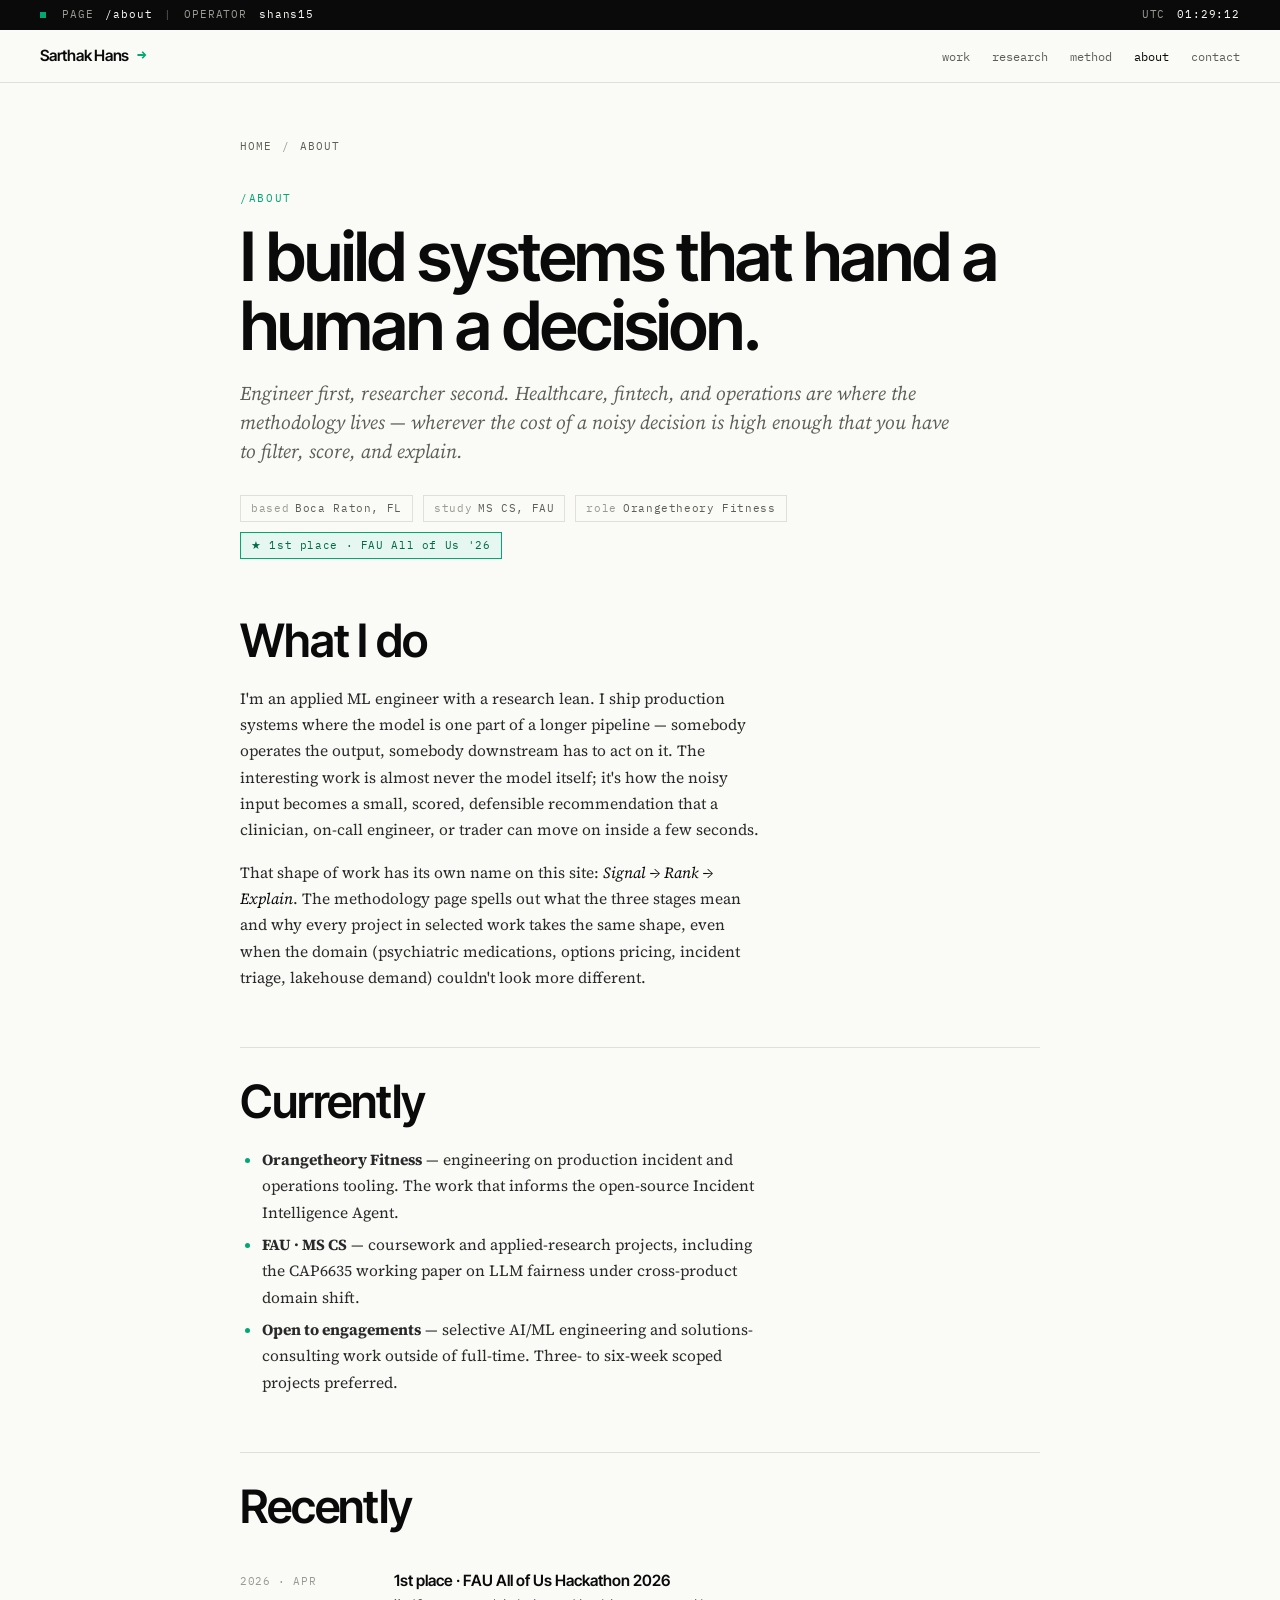
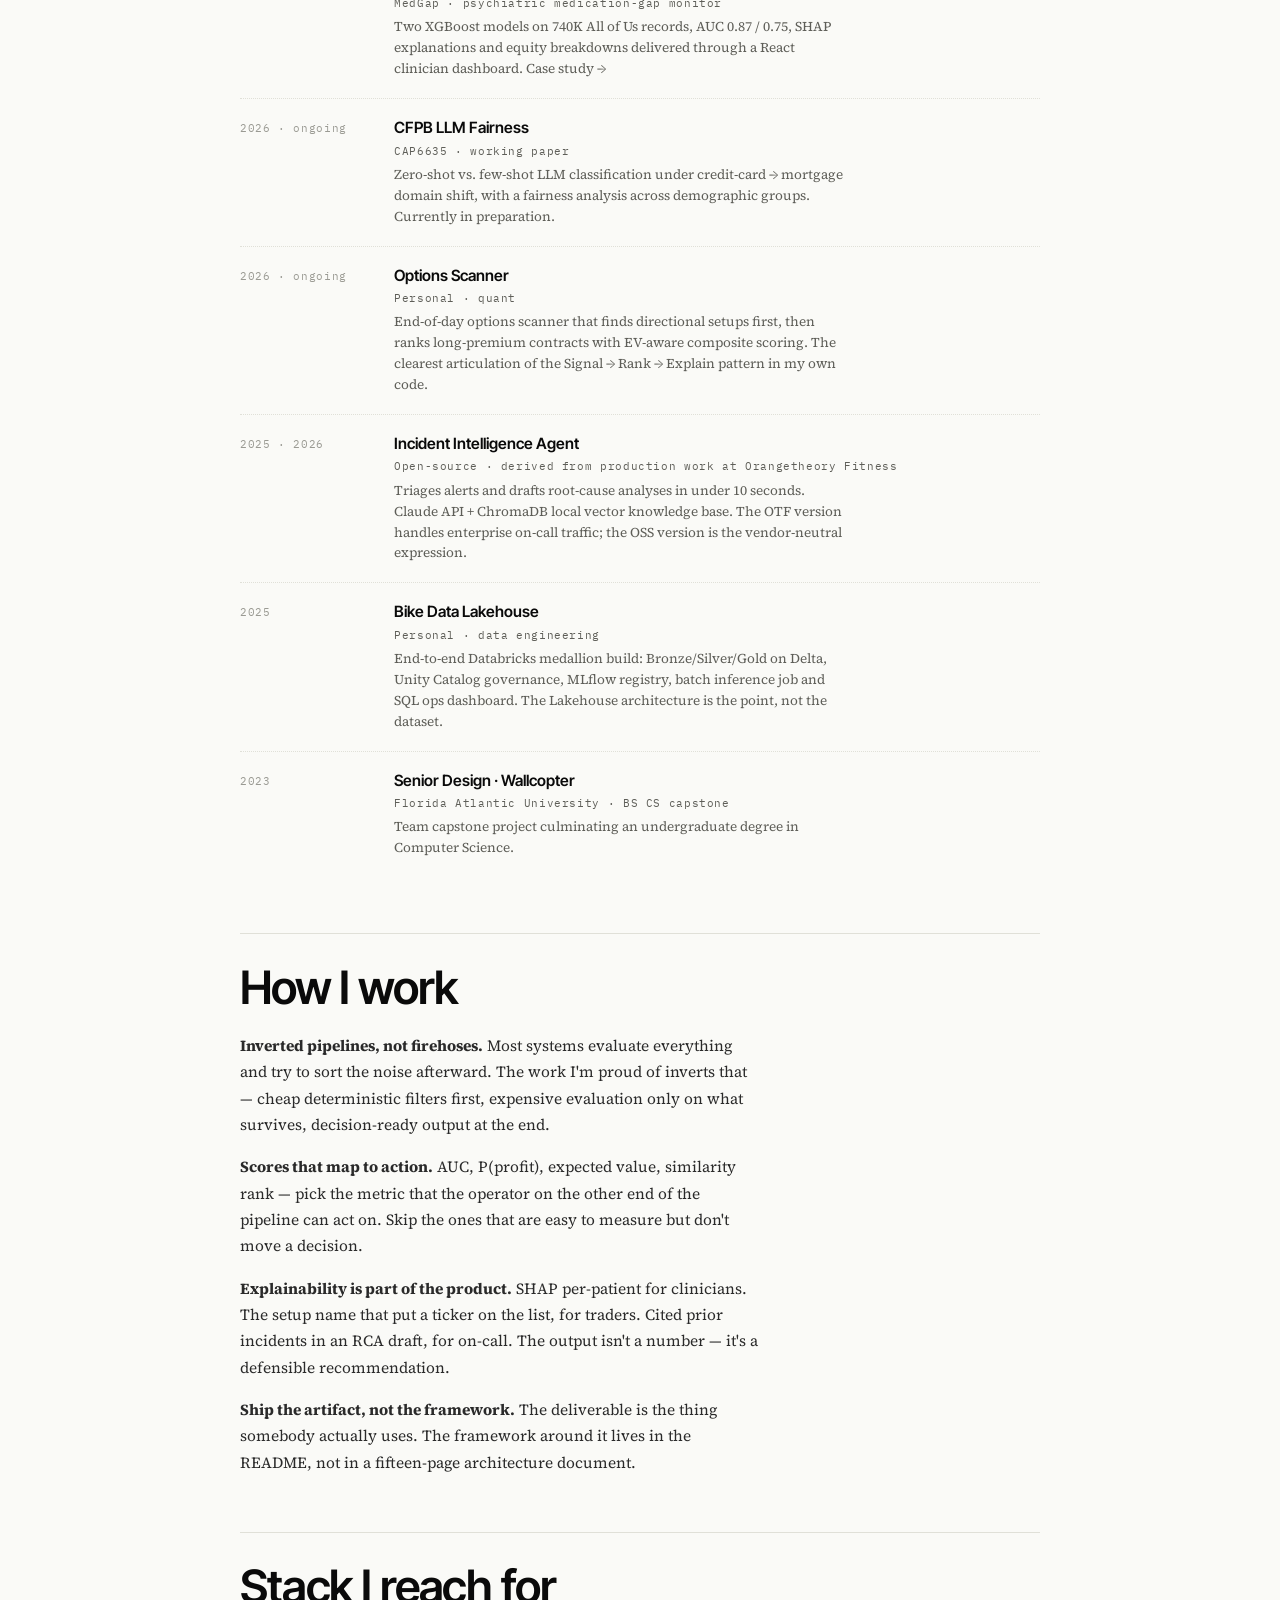
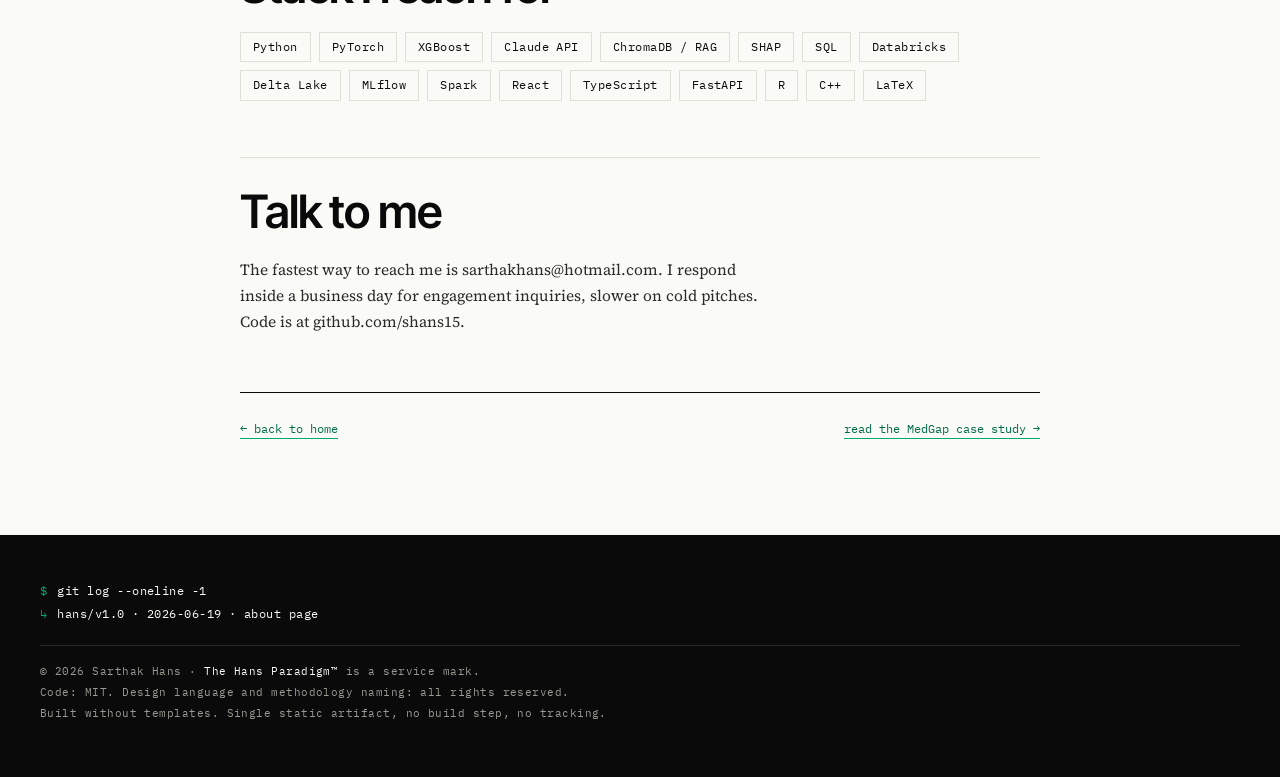
==== about/index.html @ fd144128 "feat: about, three case studies, 404; fix OTF tense + email - Correct "ex-Orangetheory" → "Orangethe" ====
<!--
  ============================================================================
  About · Sarthak Hans
  © 2026 Sarthak Hans. The Hans Paradigm™.
  ============================================================================
-->
<!DOCTYPE html>
<html lang="en">
<head>
  <meta charset="utf-8">
  <meta name="viewport" content="width=device-width, initial-scale=1, viewport-fit=cover">
  <meta name="theme-color" content="#0a0a0a">
  <title>About · Sarthak Hans</title>
  <meta name="description" content="AI/ML engineer and researcher. Builds Signal → Rank → Explain systems. MS CS @ FAU. Currently at Orangetheory Fitness.">
  <link rel="preconnect" href="https://fonts.googleapis.com">
  <link rel="preconnect" href="https://fonts.gstatic.com" crossorigin>
  <link href="https://fonts.googleapis.com/css2?family=Inter+Tight:wght@400;500;600;700&family=IBM+Plex+Mono:wght@400;500;600&family=Source+Serif+4:ital,opsz,wght@0,8..60,400;0,8..60,500;1,8..60,400&display=swap" rel="stylesheet">
  <link rel="stylesheet" href="/styles.css">
</head>
<body>

<div class="status-bar" role="status" aria-label="System status">
  <div class="status-inner">
    <div class="status-left">
      <span class="status-dot" aria-hidden="true"></span>
      <span class="status-token">PAGE</span>
      <span class="status-value">/about</span>
      <span class="status-sep">|</span>
      <span class="status-token">OPERATOR</span>
      <span class="status-value">shans15</span>
    </div>
    <div class="status-right">
      <span class="status-token">UTC</span>
      <span class="status-value" id="clock">--:--:--</span>
    </div>
  </div>
</div>

<nav class="nav" aria-label="Primary">
  <div class="nav-inner">
    <a class="brand" href="/">
      <span class="brand-name">Sarthak Hans</span>
      <span class="brand-glyph">→</span>
    </a>
    <div class="nav-links nav-links-desktop">
      <a href="/#work">work</a>
      <a href="/#research">research</a>
      <a href="/#method">method</a>
      <a href="/about/" class="nav-cv">about</a>
      <a href="/#contact">contact</a>
    </div>
    <button class="nav-toggle" id="nav-toggle" aria-label="Open navigation menu" aria-controls="nav-drawer" aria-expanded="false" onclick="HansParadigm.toggleDrawer()">
      <span class="nav-toggle-bar"></span>
      <span class="nav-toggle-bar"></span>
      <span class="nav-toggle-label">menu</span>
    </button>
  </div>
</nav>

<div class="nav-backdrop" id="nav-backdrop" onclick="HansParadigm.closeDrawer()" aria-hidden="true"></div>
<aside class="nav-drawer" id="nav-drawer" aria-label="Mobile navigation" aria-hidden="true">
  <div class="nav-drawer-head">
    <div class="nav-drawer-label">// menu</div>
    <button class="nav-drawer-close" aria-label="Close menu" onclick="HansParadigm.closeDrawer()">close ✕</button>
  </div>
  <ul class="nav-drawer-list">
    <li><a href="/#work"     onclick="HansParadigm.closeDrawer()"><span class="ndl-num">01</span><span>work</span></a></li>
    <li><a href="/#research" onclick="HansParadigm.closeDrawer()"><span class="ndl-num">02</span><span>research</span></a></li>
    <li><a href="/#method"   onclick="HansParadigm.closeDrawer()"><span class="ndl-num">03</span><span>method</span></a></li>
    <li><a href="/about/"    onclick="HansParadigm.closeDrawer()"><span class="ndl-num">04</span><span>about</span></a></li>
    <li><a href="/#contact"  onclick="HansParadigm.closeDrawer()"><span class="ndl-num">05</span><span>contact</span></a></li>
  </ul>
  <div class="nav-drawer-foot">
    <div>operator <em>shans15</em></div>
    <div>paradigm <em>hans.v1.0</em></div>
  </div>
</aside>

<main class="article">
  <div class="breadcrumb">
    <a href="/">home</a>
    <span class="crumb-sep">/</span>
    <span>about</span>
  </div>

  <header class="article-head">
    <div class="article-eyebrow">/about</div>
    <h1 class="article-h1">I build systems that hand a human a decision.</h1>
    <p class="article-sub">Engineer first, researcher second. Healthcare, fintech, and operations are where the methodology lives — wherever the cost of a noisy decision is high enough that you have to filter, score, and explain.</p>
    <div class="article-meta">
      <span class="am-item"><span class="am-k">based</span><span>Boca Raton, FL</span></span>
      <span class="am-item"><span class="am-k">study</span><span>MS CS, FAU</span></span>
      <span class="am-item"><span class="am-k">role</span><span>Orangetheory Fitness</span></span>
      <span class="am-item award">★ 1st place · FAU All of Us '26</span>
    </div>
  </header>

  <section class="article-section">
    <h2>What I do</h2>
    <p>I'm an applied ML engineer with a research lean. I ship production systems where the model is one part of a longer pipeline — somebody operates the output, somebody downstream has to act on it. The interesting work is almost never the model itself; it's how the noisy input becomes a small, scored, defensible recommendation that a clinician, on-call engineer, or trader can move on inside a few seconds.</p>
    <p>That shape of work has its own name on this site: <em>Signal → Rank → Explain</em>. The <a href="/#method">methodology page</a> spells out what the three stages mean and why every project in <a href="/#work">selected work</a> takes the same shape, even when the domain (psychiatric medications, options pricing, incident triage, lakehouse demand) couldn't look more different.</p>
  </section>

  <section class="article-section">
    <h2>Currently</h2>
    <ul>
      <li><b>Orangetheory Fitness</b> — engineering on production incident and operations tooling. The work that informs the open-source <a href="https://github.com/shans15/incident-intelligence-agent">Incident Intelligence Agent</a>.</li>
      <li><b>FAU · MS CS</b> — coursework and applied-research projects, including the CAP6635 working paper on LLM fairness under cross-product domain shift.</li>
      <li><b>Open to engagements</b> — selective AI/ML engineering and solutions-consulting work outside of full-time. Three- to six-week scoped projects preferred.</li>
    </ul>
  </section>

  <section class="article-section">
    <h2>Recently</h2>
    <div class="timeline">
      <div class="timeline-item">
        <div class="timeline-when">2026 · APR</div>
        <div class="timeline-what">
          <h4>1st place · FAU All of Us Hackathon 2026</h4>
          <div class="where">MedGap · psychiatric medication-gap monitor</div>
          <p>Two XGBoost models on 740K All of Us records, AUC 0.87 / 0.75, SHAP explanations and equity breakdowns delivered through a React clinician dashboard. <a href="/work/medgap/">Case study →</a></p>
        </div>
      </div>
      <div class="timeline-item">
        <div class="timeline-when">2026 · ongoing</div>
        <div class="timeline-what">
          <h4>CFPB LLM Fairness</h4>
          <div class="where">CAP6635 · working paper</div>
          <p>Zero-shot vs. few-shot LLM classification under credit-card → mortgage domain shift, with a fairness analysis across demographic groups. Currently in preparation.</p>
        </div>
      </div>
      <div class="timeline-item">
        <div class="timeline-when">2026 · ongoing</div>
        <div class="timeline-what">
          <h4>Options Scanner</h4>
          <div class="where">Personal · quant</div>
          <p>End-of-day options scanner that finds directional setups first, then ranks long-premium contracts with EV-aware composite scoring. The clearest articulation of the Signal → Rank → Explain pattern in my own code.</p>
        </div>
      </div>
      <div class="timeline-item">
        <div class="timeline-when">2025 · 2026</div>
        <div class="timeline-what">
          <h4>Incident Intelligence Agent</h4>
          <div class="where">Open-source · derived from production work at Orangetheory Fitness</div>
          <p>Triages alerts and drafts root-cause analyses in under 10 seconds. Claude API + ChromaDB local vector knowledge base. The OTF version handles enterprise on-call traffic; the OSS version is the vendor-neutral expression.</p>
        </div>
      </div>
      <div class="timeline-item">
        <div class="timeline-when">2025</div>
        <div class="timeline-what">
          <h4>Bike Data Lakehouse</h4>
          <div class="where">Personal · data engineering</div>
          <p>End-to-end Databricks medallion build: Bronze/Silver/Gold on Delta, Unity Catalog governance, MLflow registry, batch inference job and SQL ops dashboard. The Lakehouse architecture is the point, not the dataset.</p>
        </div>
      </div>
      <div class="timeline-item">
        <div class="timeline-when">2023</div>
        <div class="timeline-what">
          <h4>Senior Design · Wallcopter</h4>
          <div class="where">Florida Atlantic University · BS CS capstone</div>
          <p>Team capstone project culminating an undergraduate degree in Computer Science.</p>
        </div>
      </div>
    </div>
  </section>

  <section class="article-section">
    <h2>How I work</h2>
    <p><b>Inverted pipelines, not firehoses.</b> Most systems evaluate everything and try to sort the noise afterward. The work I'm proud of inverts that — cheap deterministic filters first, expensive evaluation only on what survives, decision-ready output at the end.</p>
    <p><b>Scores that map to action.</b> AUC, P(profit), expected value, similarity rank — pick the metric that the operator on the other end of the pipeline can act on. Skip the ones that are easy to measure but don't move a decision.</p>
    <p><b>Explainability is part of the product.</b> SHAP per-patient for clinicians. The setup name that put a ticker on the list, for traders. Cited prior incidents in an RCA draft, for on-call. The output isn't a number — it's a defensible recommendation.</p>
    <p><b>Ship the artifact, not the framework.</b> The deliverable is the thing somebody actually uses. The framework around it lives in the README, not in a fifteen-page architecture document.</p>
  </section>

  <section class="article-section">
    <h2>Stack I reach for</h2>
    <div class="stack-list">
      <span>Python</span><span>PyTorch</span><span>XGBoost</span><span>Claude API</span><span>ChromaDB / RAG</span><span>SHAP</span>
      <span>SQL</span><span>Databricks</span><span>Delta Lake</span><span>MLflow</span><span>Spark</span>
      <span>React</span><span>TypeScript</span><span>FastAPI</span>
      <span>R</span><span>C++</span><span>LaTeX</span>
    </div>
  </section>

  <section class="article-section">
    <h2>Talk to me</h2>
    <p>The fastest way to reach me is <a href="mailto:sarthakhans@hotmail.com">sarthakhans@hotmail.com</a>. I respond inside a business day for engagement inquiries, slower on cold pitches. Code is at <a href="https://github.com/shans15">github.com/shans15</a>.</p>
  </section>

  <div class="article-foot">
    <a href="/">← back to home</a>
    <a href="/work/medgap/">read the MedGap case study →</a>
  </div>
</main>

<footer class="footer">
  <div class="footer-inner">
    <div class="footer-block"><span class="footer-token">$</span><span class="footer-val">git log --oneline -1</span></div>
    <div class="footer-block"><span class="footer-token">↳</span><span class="footer-val">hans/v1.0 · 2026-06-19 · about page</span></div>
    <div class="footer-rule"></div>
    <div class="footer-meta">
      <div>© 2026 Sarthak Hans · <em>The Hans Paradigm™</em> is a service mark.</div>
      <div>Code: MIT. Design language and methodology naming: all rights reserved.</div>
      <div>Built without templates. Single static artifact, no build step, no tracking.</div>
    </div>
  </div>
</footer>

<script src="/app.js"></script>
</body>
</html>
---- styles.css ----
/*
  ============================================================================
  THE HANS PARADIGM — Stylesheet
  ----------------------------------------------------------------------------
  Design system for a Signal → Rank → Explain interface.
  Authored: 2026-06-19 · Sarthak Hans · all rights reserved.
  ============================================================================
*/

/* --------------------------------------------------------------------------
   1. Tokens — bone-white surface, ink type, one signal color (clinical green)
   -------------------------------------------------------------------------- */
:root {
  /* surfaces */
  --bg:           #fafaf7;
  --bg-2:         #f3f3ee;
  --bg-3:         #ededea;
  --ink:          #0a0a0a;
  --ink-soft:     #2a2a2a;
  --ink-dark:     #1a1a1a;

  /* lines & muted */
  --line:         #e0e0d8;
  --line-soft:    #ededea;
  --muted:        #5e5e58;
  --muted-2:      #9a9a93;

  /* one signal color — clinical green, used sparingly */
  --signal:       #00a874;
  --signal-soft:  #e6f6f0;
  --signal-ink:   #006b4a;

  /* WATCH register — muted amber */
  --watch:        #9b6f2b;
  --watch-soft:   #fbf3e3;

  /* type */
  --sans:         'Inter Tight', system-ui, -apple-system, sans-serif;
  --mono:         'IBM Plex Mono', ui-monospace, Menlo, Consolas, monospace;
  --serif:        'Source Serif 4', Georgia, 'Times New Roman', serif;

  /* type metrics — intentionally not the typical ladder */
  --t-xs:         10.5px;
  --t-sm:         11.5px;
  --t-base:       13.5px;
  --t-md:         15.5px;
  --t-lg:         19.5px;
  --t-xl:         28.5px;
  --t-2xl:        46px;
  --t-display:    clamp(56px, 9vw, 122px);

  /* rhythm */
  --gutter:       40px;
  --max:          1400px;     /* desktop cap; the design holds up to ultrawide w/ added side breathing */

  /* touch */
  --tap:          44px;       /* WCAG 2.5.5 minimum touch target */

  /* safe areas (iPhone notch / home indicator) */
  --safe-t:       env(safe-area-inset-top, 0px);
  --safe-r:       env(safe-area-inset-right, 0px);
  --safe-b:       env(safe-area-inset-bottom, 0px);
  --safe-l:       env(safe-area-inset-left, 0px);
}

/* --------------------------------------------------------------------------
   2. Reset — minimal, opinionated
   -------------------------------------------------------------------------- */
*, *::before, *::after { box-sizing: border-box; }
html, body { margin: 0; padding: 0; }
html { background: var(--bg); -webkit-text-size-adjust: 100%; }
body {
  font-family: var(--sans);
  font-size: var(--t-base);
  color: var(--ink);
  background: var(--bg);
  -webkit-font-smoothing: antialiased;
  -moz-osx-font-smoothing: grayscale;
  font-feature-settings: "kern", "liga", "calt";
  line-height: 1.45;
  /* respect iPhone safe areas at the body edges */
  padding-left: var(--safe-l);
  padding-right: var(--safe-r);
}
body.no-scroll { overflow: hidden; }
a { color: inherit; text-decoration: none; -webkit-tap-highlight-color: transparent; }
button { font: inherit; color: inherit; background: none; border: none; padding: 0; cursor: pointer; -webkit-tap-highlight-color: transparent; touch-action: manipulation; }
h1, h2, h3, h4, p, dl, dd { margin: 0; }
dl { padding: 0; }

/* --------------------------------------------------------------------------
   3. Status bar — system metadata, fixed across top
   -------------------------------------------------------------------------- */
.status-bar {
  position: sticky;
  top: 0;
  z-index: 60;
  background: var(--ink);
  color: var(--bg);
  border-bottom: 1px solid var(--ink);
}
.status-inner {
  max-width: var(--max);
  margin: 0 auto;
  padding: 7px var(--gutter);
  display: flex;
  justify-content: space-between;
  align-items: center;
  font-family: var(--mono);
  font-size: var(--t-xs);
  letter-spacing: 0.08em;
  white-space: nowrap;
  overflow-x: auto;
}
.status-left, .status-right { display: flex; align-items: center; gap: 12px; }
.status-token { color: var(--muted-2); }
.status-value { color: var(--bg); }
.status-sep { color: var(--muted-2); opacity: 0.6; }
.status-dot {
  display: inline-block;
  width: 6px; height: 6px;
  background: var(--signal);
  margin-right: 4px;
  animation: status-pulse 2.4s ease-in-out infinite;
}
@keyframes status-pulse {
  0%, 100% { opacity: 1; }
  50%      { opacity: 0.35; }
}

/* --------------------------------------------------------------------------
   4. Nav — minimal, register-locked to mono lowercase
   -------------------------------------------------------------------------- */
.nav {
  position: sticky;
  top: 28px;
  z-index: 55;
  background: var(--bg);
  border-bottom: 1px solid var(--line);
}
.nav-inner {
  max-width: var(--max);
  margin: 0 auto;
  padding: 14px var(--gutter);
  display: flex;
  justify-content: space-between;
  align-items: baseline;
  gap: 24px;
}
.brand {
  display: flex; align-items: baseline; gap: 8px;
  font-family: var(--sans);
  font-weight: 600;
  font-size: var(--t-md);
  letter-spacing: -0.015em;
}
.brand-glyph { font-family: var(--mono); color: var(--signal); }
.nav-links {
  display: flex;
  align-items: baseline;
  gap: 22px;
  font-family: var(--mono);
  font-size: var(--t-sm);
}
.nav-links a {
  color: var(--muted);
  transition: color 0.15s;
}
.nav-links a:hover { color: var(--ink); }
.nav-cv { color: var(--ink) !important; }

/* Hamburger button — only visible on mobile (≤700px) */
.nav-toggle {
  display: none;
  align-items: center;
  gap: 8px;
  padding: 12px 14px;
  min-height: var(--tap);
  border: 1px solid var(--line);
  background: var(--bg);
  color: var(--ink);
  font-family: var(--mono);
  font-size: var(--t-sm);
  letter-spacing: 0.08em;
  cursor: pointer;
}
.nav-toggle:hover { border-color: var(--ink); }
.nav-toggle-bar {
  display: inline-block;
  width: 16px;
  height: 1.5px;
  background: var(--ink);
}
.nav-toggle-bar + .nav-toggle-bar { margin-top: 0; }
.nav-toggle-bars-wrap {
  display: inline-flex;
  flex-direction: column;
  gap: 4px;
}
.nav-toggle-label { letter-spacing: 0.12em; }

/* Mobile drawer + backdrop */
.nav-backdrop {
  position: fixed;
  inset: 0;
  background: rgba(10, 10, 10, 0.4);
  opacity: 0;
  pointer-events: none;
  transition: opacity 0.22s ease;
  z-index: 70;
}
.nav-backdrop.open {
  opacity: 1;
  pointer-events: auto;
}
.nav-drawer {
  position: fixed;
  top: 0;
  right: 0;
  bottom: 0;
  width: min(86vw, 360px);
  background: var(--bg);
  border-left: 1px solid var(--ink);
  z-index: 75;
  transform: translateX(100%);
  transition: transform 0.28s cubic-bezier(0.2, 0.7, 0.2, 1);
  display: flex;
  flex-direction: column;
  padding: calc(20px + var(--safe-t)) 24px calc(20px + var(--safe-b));
}
.nav-drawer.open { transform: translateX(0); }
.nav-drawer-head {
  display: flex;
  justify-content: space-between;
  align-items: center;
  padding-bottom: 18px;
  border-bottom: 1px solid var(--line);
  margin-bottom: 12px;
}
.nav-drawer-label {
  font-family: var(--mono);
  font-size: var(--t-xs);
  color: var(--signal);
  letter-spacing: 0.16em;
  text-transform: uppercase;
}
.nav-drawer-close {
  font-family: var(--mono);
  font-size: var(--t-sm);
  color: var(--ink);
  padding: 10px 12px;
  min-height: var(--tap);
  border: 1px solid var(--line);
  letter-spacing: 0.06em;
}
.nav-drawer-list {
  list-style: none;
  padding: 0;
  margin: 0;
  flex: 1;
}
.nav-drawer-list li { border-bottom: 1px solid var(--line-soft); }
.nav-drawer-list a {
  display: flex;
  align-items: center;
  gap: 18px;
  padding: 20px 4px;
  font-family: var(--sans);
  font-size: var(--t-lg);
  font-weight: 500;
  color: var(--ink);
  letter-spacing: -0.01em;
  min-height: var(--tap);
}
.nav-drawer-list a:active { background: var(--bg-2); }
.ndl-num {
  font-family: var(--mono);
  font-size: var(--t-xs);
  color: var(--muted-2);
  letter-spacing: 0.12em;
  min-width: 24px;
}
.nav-drawer-foot {
  font-family: var(--mono);
  font-size: var(--t-xs);
  color: var(--muted-2);
  letter-spacing: 0.06em;
  padding-top: 18px;
  border-top: 1px solid var(--line);
  display: flex;
  flex-direction: column;
  gap: 4px;
}
.nav-drawer-foot em { color: var(--ink); font-style: normal; }

/* --------------------------------------------------------------------------
   5. Stage labels — recurring marker used at the start of each section
   -------------------------------------------------------------------------- */
.stage-label {
  display: inline-flex;
  align-items: center;
  gap: 10px;
  font-family: var(--mono);
  font-size: var(--t-xs);
  color: var(--signal);
  text-transform: uppercase;
  letter-spacing: 0.16em;
  margin-bottom: 26px;
}
.stage-label::before {
  content: "";
  display: inline-block;
  width: 22px;
  height: 1px;
  background: var(--signal);
}
.stage-label-section { margin-bottom: 32px; }
.stage-label-on-dark { color: var(--signal); }
.stage-label-on-dark::before { background: var(--signal); }
.stage-num { font-weight: 500; }
.stage-name { opacity: 0.9; }

/* --------------------------------------------------------------------------
   6. Hero — asymmetric grid: identity left, thesis right
   -------------------------------------------------------------------------- */
.hero {
  max-width: var(--max);
  margin: 0 auto;
  padding: 84px var(--gutter) 32px;
}
.hero-grid {
  display: grid;
  grid-template-columns: minmax(0, 7fr) minmax(0, 5fr);
  gap: 64px;
  align-items: end;
}
.hero-id { min-width: 0; }
.hero-h1 {
  font-family: var(--sans);
  font-weight: 600;
  font-size: var(--t-display);
  letter-spacing: -0.045em;
  line-height: 0.92;
  margin: 0 0 28px;
}
.hero-name { display: block; color: var(--ink); }
.hero-period { color: var(--signal); }
.hero-role {
  display: block;
  font-family: var(--mono);
  font-size: var(--t-md);
  font-weight: 400;
  color: var(--muted);
  letter-spacing: 0.04em;
  margin-top: 22px;
}
.hero-credentials {
  display: flex; flex-wrap: wrap; gap: 8px;
}
.cred {
  font-family: var(--mono);
  font-size: var(--t-xs);
  letter-spacing: 0.08em;
  padding: 5px 10px;
  background: transparent;
  border: 1px solid var(--line);
  color: var(--muted);
  text-transform: uppercase;
}
.cred-award { color: var(--signal-ink); border-color: var(--signal); background: var(--signal-soft); }

.hero-thesis {
  border-left: 1px solid var(--line);
  padding-left: 32px;
}
.thesis-label {
  font-family: var(--mono);
  font-size: var(--t-xs);
  color: var(--muted-2);
  margin-bottom: 14px;
  letter-spacing: 0.08em;
}
.thesis-text {
  font-family: var(--serif);
  font-size: var(--t-lg);
  line-height: 1.55;
  color: var(--ink-soft);
  margin-bottom: 18px;
}
.thesis-em {
  font-family: var(--mono);
  font-style: normal;
  font-size: 0.85em;
  background: var(--signal-soft);
  color: var(--signal-ink);
  padding: 1px 8px;
  letter-spacing: 0.02em;
}
.thesis-meta {
  font-family: var(--mono);
  font-size: var(--t-xs);
  color: var(--muted-2);
  letter-spacing: 0.04em;
}
.thesis-meta-em { color: var(--ink); }

/* Scan line — single horizontal rule with a slow moving pulse */
.scanline {
  height: 1px;
  background: var(--line);
  margin: 56px 0 22px;
  position: relative;
  overflow: hidden;
}
.scanline-pulse {
  position: absolute;
  top: -1px;
  left: 0;
  height: 3px;
  width: 96px;
  background: linear-gradient(90deg, transparent, var(--signal), transparent);
  animation: scan-pulse 6s linear infinite;
}
@keyframes scan-pulse {
  0%   { transform: translateX(-120px); }
  100% { transform: translateX(120vw); }
}

/* Filter bar — looks like a CLI options row */
.filter-bar {
  display: flex;
  align-items: center;
  gap: 6px;
  flex-wrap: wrap;
  font-family: var(--mono);
  font-size: var(--t-sm);
  padding: 4px 0;
}
.filter-label {
  color: var(--muted-2);
  letter-spacing: 0.1em;
  margin-right: 8px;
}
.filter-btn {
  font-family: var(--mono);
  font-size: var(--t-sm);
  padding: 6px 12px;
  border: 1px solid var(--line);
  color: var(--muted);
  background: var(--bg);
  letter-spacing: 0.04em;
  transition: all 0.12s ease;
  /* SHARP. zero radius. */
}
.filter-btn:hover { border-color: var(--ink); color: var(--ink); }
.filter-btn.active {
  background: var(--ink);
  color: var(--bg);
  border-color: var(--ink);
}
.filter-count { color: var(--muted-2); margin-left: 2px; }
.filter-btn.active .filter-count { color: var(--muted-2); }
.filter-spacer { flex: 1; }
.filter-sort { color: var(--muted-2); margin-left: auto; }
.filter-sort-val { color: var(--ink); }

/* --------------------------------------------------------------------------
   7. Rank section — dense scan-output table with embedded Explain panels
   -------------------------------------------------------------------------- */
.rank {
  max-width: var(--max);
  margin: 0 auto;
  padding: 40px var(--gutter) 24px;
}

.rank-head, .rr-trigger {
  display: grid;
  grid-template-columns: 56px minmax(0, 1fr) 280px;
  gap: 18px;
  align-items: center;
}
.rank-head {
  padding: 10px 12px;
  border-bottom: 1px solid var(--ink);
  font-family: var(--mono);
  font-size: var(--t-xs);
  color: var(--muted-2);
  letter-spacing: 0.16em;
  text-transform: uppercase;
}

.rank-row {
  border-bottom: 1px solid var(--line-soft);
  transition: background 0.15s ease;
}
.rank-row.hidden { display: none; }
.rank-row[aria-expanded="true"] { background: var(--bg-2); }

.rr-trigger {
  padding: 22px 12px;
  cursor: pointer;
}
.rr-trigger:hover { background: var(--bg-2); }

.rr-num {
  font-family: var(--mono);
  font-size: var(--t-md);
  color: var(--muted-2);
  font-weight: 500;
}
.rank-row[aria-expanded="true"] .rr-num { color: var(--signal); }

.rr-name h3 {
  font-family: var(--sans);
  font-size: var(--t-lg);
  font-weight: 600;
  letter-spacing: -0.015em;
  margin-bottom: 6px;
  color: var(--ink);
}
.rr-sub {
  display: block;
  font-family: var(--mono);
  font-weight: 400;
  font-size: var(--t-sm);
  color: var(--muted);
  letter-spacing: 0.02em;
  margin-top: 4px;
}
.rr-tags {
  display: flex; gap: 6px; flex-wrap: wrap;
  font-family: var(--mono);
  font-size: var(--t-xs);
  color: var(--muted);
  letter-spacing: 0.06em;
}
.rr-tags .dot { color: var(--muted-2); }

.rr-badges {
  display: flex; gap: 6px; flex-wrap: wrap;
}
.badge {
  font-family: var(--mono);
  font-size: var(--t-xs);
  padding: 3px 8px;
  background: var(--bg);
  color: var(--muted);
  border: 1px solid var(--line);
  letter-spacing: 0.04em;
}
.badge-award { background: var(--signal-soft); color: var(--signal-ink); border-color: var(--signal); }
.badge-prod { background: var(--watch-soft); color: var(--watch); border-color: #d8b878; }

/* Explain — hidden by default, opens on click */
.rr-explain {
  display: none;
  padding: 4px 12px 36px;
  background: var(--bg-2);
  border-top: 1px solid var(--line);
}
.rank-row[aria-expanded="true"] .rr-explain { display: block; }
.explain-grid {
  display: grid;
  grid-template-columns: minmax(0, 1.8fr) minmax(0, 1fr);
  gap: 56px;
  padding-top: 24px;
}
.explain-label {
  font-family: var(--mono);
  font-size: var(--t-xs);
  color: var(--signal);
  letter-spacing: 0.16em;
  text-transform: uppercase;
  margin-bottom: 12px;
}
.explain-text {
  font-family: var(--serif);
  font-size: var(--t-md);
  line-height: 1.65;
  color: var(--ink-soft);
  margin-bottom: 16px;
  max-width: 65ch;
}
.explain-text em {
  font-style: italic;
  color: var(--ink);
  font-weight: 500;
}
.explain-text code {
  font-family: var(--mono);
  font-size: 0.9em;
  background: var(--bg-3);
  padding: 1px 5px;
  letter-spacing: 0.02em;
}
.explain-links {
  display: flex;
  gap: 18px;
  font-family: var(--mono);
  font-size: var(--t-sm);
}
.explain-links a {
  color: var(--signal-ink);
  border-bottom: 1px solid var(--signal);
  padding-bottom: 1px;
  transition: opacity 0.15s;
}
.explain-links a:hover { opacity: 0.7; }

.feat-list {
  font-family: var(--mono);
  font-size: var(--t-sm);
}
.feat {
  display: flex;
  justify-content: space-between;
  gap: 12px;
  padding: 6px 0;
  border-bottom: 1px dotted var(--line);
}
.feat:last-child { border-bottom: none; }
.feat dt { color: var(--muted); letter-spacing: 0.04em; }
.feat dd { color: var(--ink); text-align: right; }

.rank-foot {
  margin-top: 28px;
  padding: 14px 12px;
  font-family: var(--mono);
  font-size: var(--t-xs);
  color: var(--ink);
  letter-spacing: 0.06em;
  border-top: 1px solid var(--ink);
}
.rank-foot-token { color: var(--muted-2); }

/* --------------------------------------------------------------------------
   8. Method section — inverted register (dark), three named stages
   -------------------------------------------------------------------------- */
.method {
  background: var(--ink);
  color: var(--bg);
  margin-top: 72px;
  padding: 96px var(--gutter);
}
.method-inner { max-width: var(--max); margin: 0 auto; }
.method-h2 {
  font-family: var(--sans);
  font-weight: 600;
  font-size: var(--t-2xl);
  letter-spacing: -0.025em;
  line-height: 1.05;
  margin-bottom: 28px;
  max-width: 920px;
}
.method-em {
  display: inline-block;
  background: var(--signal);
  color: var(--ink);
  padding: 0 8px;
  font-family: var(--mono);
  font-size: 0.78em;
  letter-spacing: 0.01em;
}
.method-lead {
  font-family: var(--serif);
  font-size: var(--t-lg);
  line-height: 1.6;
  color: #c9c9c4;
  max-width: 740px;
  margin-bottom: 48px;
}
.method-lead em { color: var(--bg); font-style: italic; }

.method-stages {
  display: grid;
  grid-template-columns: repeat(3, 1fr);
  gap: 18px;
  margin-bottom: 56px;
}
.method-stage {
  padding: 28px;
  border: 1px solid #2a2a2a;
  background: #0f0f0f;
}
.ms-num {
  font-family: var(--mono);
  font-size: var(--t-xs);
  color: var(--signal);
  letter-spacing: 0.16em;
  margin-bottom: 14px;
}
.method-stage h3 {
  font-family: var(--sans);
  font-weight: 600;
  font-size: var(--t-xl);
  letter-spacing: -0.02em;
  margin-bottom: 12px;
  color: var(--bg);
}
.method-stage p {
  font-family: var(--serif);
  font-size: var(--t-md);
  line-height: 1.6;
  color: var(--muted-2);
}

.method-foot {
  font-family: var(--mono);
  font-size: var(--t-xs);
  color: var(--muted-2);
  letter-spacing: 0.06em;
  padding-top: 24px;
  border-top: 1px solid #2a2a2a;
}
.method-foot em { color: var(--bg); font-style: normal; }
.method-sep { margin: 0 14px; opacity: 0.5; }

/* --------------------------------------------------------------------------
   9. Research section — academic register, narrow column
   -------------------------------------------------------------------------- */
.research { padding: 96px var(--gutter); }
.research-inner { max-width: 880px; margin: 0 auto; }
.research-h2 {
  font-family: var(--serif);
  font-weight: 500;
  font-size: var(--t-2xl);
  letter-spacing: -0.02em;
  line-height: 1.1;
  margin-bottom: 14px;
}
.research-h2 em { font-style: italic; color: var(--signal-ink); font-weight: 400; }
.research-lead {
  font-family: var(--serif);
  font-style: italic;
  font-size: var(--t-md);
  color: var(--muted);
  margin-bottom: 48px;
}

.pub {
  padding: 28px 0;
  border-bottom: 1px solid var(--line);
}
.pub:last-of-type { border-bottom: none; }
.pub-type {
  font-family: var(--mono);
  font-size: var(--t-xs);
  color: var(--signal-ink);
  letter-spacing: 0.14em;
  text-transform: uppercase;
  margin-bottom: 8px;
}
.pub-title {
  font-family: var(--serif);
  font-weight: 500;
  font-size: var(--t-xl);
  line-height: 1.3;
  margin-bottom: 6px;
}
.pub-title a {
  color: var(--ink);
  border-bottom: 1px solid var(--line);
  padding-bottom: 1px;
}
.pub-title a:hover { border-color: var(--signal); color: var(--signal-ink); }
.pub-authors {
  font-family: var(--serif);
  font-style: italic;
  color: var(--muted);
  font-size: var(--t-md);
  margin-bottom: 4px;
}
.pub-venue {
  font-family: var(--mono);
  font-size: var(--t-xs);
  color: var(--muted-2);
  letter-spacing: 0.06em;
  margin-bottom: 14px;
}
.pub-venue em { color: var(--signal-ink); font-style: normal; }
.pub-abstract {
  font-family: var(--serif);
  font-size: var(--t-md);
  line-height: 1.65;
  color: var(--muted);
  margin-bottom: 14px;
}
.pub-links {
  font-family: var(--mono);
  font-size: var(--t-sm);
  display: flex;
  gap: 16px;
}
.pub-links a {
  color: var(--signal-ink);
  border-bottom: 1px solid var(--signal);
  padding-bottom: 1px;
}

.research-interests {
  margin-top: 36px;
  padding-top: 22px;
  border-top: 1px solid var(--line);
  font-family: var(--serif);
  font-style: italic;
  color: var(--muted);
  font-size: var(--t-md);
  line-height: 1.6;
}
.ri-label {
  font-family: var(--mono);
  font-style: normal;
  font-size: var(--t-xs);
  color: var(--ink);
  letter-spacing: 0.12em;
  text-transform: uppercase;
  margin-right: 14px;
}

/* --------------------------------------------------------------------------
   10. Contact — system-prompt style link rows
   -------------------------------------------------------------------------- */
.contact { padding: 80px var(--gutter); background: var(--bg-2); border-top: 1px solid var(--line); }
.contact-inner { max-width: var(--max); margin: 0 auto; }
.contact-h2 {
  font-family: var(--sans);
  font-weight: 600;
  font-size: var(--t-2xl);
  letter-spacing: -0.025em;
  margin-bottom: 14px;
}
.contact-lead {
  font-family: var(--serif);
  font-size: var(--t-lg);
  color: var(--muted);
  max-width: 640px;
  margin-bottom: 36px;
  line-height: 1.55;
}
.contact-grid {
  display: grid;
  grid-template-columns: repeat(3, 1fr);
  gap: 18px;
}
.contact-link {
  display: flex;
  flex-direction: column;
  gap: 6px;
  padding: 22px 24px;
  background: var(--bg);
  border: 1px solid var(--line);
  transition: all 0.15s ease;
}
.contact-link:hover { border-color: var(--ink); background: var(--bg); transform: translateY(-1px); }
.cl-label {
  font-family: var(--mono);
  font-size: var(--t-xs);
  color: var(--muted-2);
  letter-spacing: 0.16em;
  text-transform: uppercase;
}
.cl-val {
  font-family: var(--mono);
  font-size: var(--t-md);
  color: var(--ink);
  letter-spacing: -0.005em;
}

/* --------------------------------------------------------------------------
   11. Footer — system status block, formatted like a terminal output
   -------------------------------------------------------------------------- */
.footer {
  background: var(--ink);
  color: var(--bg);
  padding: 48px var(--gutter) 56px;
}
.footer-inner {
  max-width: var(--max);
  margin: 0 auto;
  font-family: var(--mono);
  font-size: var(--t-sm);
  letter-spacing: 0.04em;
}
.footer-block { margin-bottom: 6px; }
.footer-token { color: var(--signal); margin-right: 10px; }
.footer-val { color: var(--bg); }
.footer-rule {
  height: 1px;
  background: #2a2a2a;
  margin: 22px 0 18px;
}
.footer-meta {
  display: flex;
  flex-direction: column;
  gap: 6px;
  color: var(--muted-2);
  font-size: var(--t-xs);
}
.footer-meta em { color: var(--bg); font-style: normal; }

/* --------------------------------------------------------------------------
   11b. Article pages — case studies, about, research deep-dives
        Shared layout: breadcrumb back-link, narrow column, semantic sections
   -------------------------------------------------------------------------- */
.article {
  max-width: 880px;
  margin: 0 auto;
  padding: 56px var(--gutter) 96px;
}
.breadcrumb {
  font-family: var(--mono);
  font-size: var(--t-xs);
  color: var(--muted);
  letter-spacing: 0.1em;
  text-transform: uppercase;
  margin-bottom: 36px;
  display: flex;
  align-items: center;
  gap: 10px;
}
.breadcrumb a { color: var(--muted); transition: color 0.15s; border-bottom: 1px solid transparent; }
.breadcrumb a:hover { color: var(--ink); border-color: var(--line); }
.breadcrumb .crumb-sep { color: var(--muted-2); }

.article-head { margin-bottom: 56px; }
.article-eyebrow {
  font-family: var(--mono);
  font-size: var(--t-xs);
  color: var(--signal);
  letter-spacing: 0.16em;
  text-transform: uppercase;
  margin-bottom: 16px;
}
.article-h1 {
  font-family: var(--sans);
  font-weight: 600;
  font-size: clamp(40px, 6vw, 68px);
  letter-spacing: -0.03em;
  line-height: 1.02;
  margin-bottom: 18px;
}
.article-sub {
  font-family: var(--serif);
  font-style: italic;
  font-size: var(--t-lg);
  color: var(--muted);
  line-height: 1.5;
  margin-bottom: 28px;
  max-width: 720px;
}
.article-meta {
  display: flex;
  flex-wrap: wrap;
  gap: 10px;
  font-family: var(--mono);
  font-size: var(--t-xs);
  color: var(--muted);
  letter-spacing: 0.06em;
}
.article-meta .am-item {
  display: inline-flex;
  align-items: center;
  gap: 6px;
  padding: 5px 10px;
  border: 1px solid var(--line);
}
.article-meta .am-item.award {
  background: var(--signal-soft);
  color: var(--signal-ink);
  border-color: var(--signal);
}
.article-meta .am-item .am-k { color: var(--muted-2); }

.article-section {
  margin-bottom: 56px;
  padding-top: 28px;
  border-top: 1px solid var(--line);
}
.article-section:first-of-type { padding-top: 0; border-top: none; }
.article-section h2 {
  font-family: var(--sans);
  font-weight: 600;
  font-size: var(--t-2xl);
  letter-spacing: -0.025em;
  line-height: 1.1;
  margin-bottom: 20px;
}
.article-section h3 {
  font-family: var(--sans);
  font-weight: 600;
  font-size: var(--t-xl);
  letter-spacing: -0.015em;
  margin: 28px 0 12px;
}
.article-section p {
  font-family: var(--serif);
  font-size: var(--t-md);
  line-height: 1.7;
  color: var(--ink-soft);
  margin-bottom: 16px;
  max-width: 65ch;
}
.article-section p em { color: var(--ink); font-style: italic; }
.article-section p code,
.article-section li code {
  font-family: var(--mono);
  font-size: 0.88em;
  background: var(--bg-2);
  padding: 1px 6px;
  letter-spacing: 0.02em;
}
.article-section ul, .article-section ol {
  font-family: var(--serif);
  font-size: var(--t-md);
  line-height: 1.7;
  color: var(--ink-soft);
  padding-left: 22px;
  margin-bottom: 16px;
  max-width: 65ch;
}
.article-section li { margin-bottom: 6px; }
.article-section li::marker { color: var(--signal); }

.article-section .callout {
  border-left: 2px solid var(--signal);
  padding: 14px 20px;
  background: var(--bg-2);
  margin: 18px 0;
}
.article-section .callout p { margin: 0; }

.article-section .figure {
  background: var(--bg-2);
  border: 1px solid var(--line);
  padding: 24px;
  margin: 24px 0;
}
.article-section .figure-cap {
  font-family: var(--mono);
  font-size: var(--t-xs);
  color: var(--muted);
  letter-spacing: 0.06em;
  margin-top: 14px;
  padding-top: 12px;
  border-top: 1px dotted var(--line);
}

/* Results table — clean, mono, no rounding */
.results-table {
  width: 100%;
  border-collapse: collapse;
  font-family: var(--mono);
  font-size: var(--t-sm);
  margin: 18px 0;
}
.results-table th, .results-table td {
  padding: 10px 14px;
  text-align: left;
  border-bottom: 1px solid var(--line);
}
.results-table th {
  font-size: var(--t-xs);
  color: var(--muted);
  letter-spacing: 0.1em;
  text-transform: uppercase;
  border-bottom-color: var(--ink);
}
.results-table td.num { font-weight: 500; color: var(--ink); }
.results-table td.signal { color: var(--signal-ink); font-weight: 500; }

/* Stack list — used at bottom of case studies */
.stack-list {
  display: flex;
  flex-wrap: wrap;
  gap: 8px;
  font-family: var(--mono);
  font-size: var(--t-sm);
}
.stack-list span {
  padding: 6px 12px;
  border: 1px solid var(--line);
  color: var(--ink);
  letter-spacing: 0.04em;
}

/* Article foot — links + next-prev */
.article-foot {
  margin-top: 56px;
  padding-top: 28px;
  border-top: 1px solid var(--ink);
  display: flex;
  flex-wrap: wrap;
  justify-content: space-between;
  gap: 20px;
  font-family: var(--mono);
  font-size: var(--t-sm);
}
.article-foot a {
  color: var(--signal-ink);
  border-bottom: 1px solid var(--signal);
  padding-bottom: 1px;
}

/* 404 page — minimal, signal-color terminal feel */
.error {
  min-height: 80vh;
  display: flex;
  flex-direction: column;
  justify-content: center;
  max-width: 720px;
  margin: 0 auto;
  padding: 64px var(--gutter);
}
.error-code {
  font-family: var(--mono);
  font-size: var(--t-display);
  color: var(--signal);
  letter-spacing: -0.05em;
  line-height: 0.9;
  margin-bottom: 24px;
}
.error-msg {
  font-family: var(--sans);
  font-size: var(--t-2xl);
  font-weight: 600;
  letter-spacing: -0.025em;
  margin-bottom: 14px;
}
.error-detail {
  font-family: var(--serif);
  font-size: var(--t-lg);
  color: var(--muted);
  margin-bottom: 36px;
}
.error-links {
  font-family: var(--mono);
  font-size: var(--t-sm);
  display: flex;
  gap: 20px;
}
.error-links a {
  color: var(--ink);
  border-bottom: 1px solid var(--line);
  padding-bottom: 2px;
}
.error-links a:hover { border-color: var(--signal); }

/* About-page specific — timeline */
.timeline { margin: 18px 0; }
.timeline-item {
  display: grid;
  grid-template-columns: 130px 1fr;
  gap: 24px;
  padding: 18px 0;
  border-bottom: 1px dotted var(--line);
}
.timeline-item:last-child { border-bottom: none; }
.timeline-when {
  font-family: var(--mono);
  font-size: var(--t-xs);
  color: var(--muted-2);
  letter-spacing: 0.06em;
  padding-top: 4px;
}
.timeline-what h4 {
  font-family: var(--sans);
  font-weight: 600;
  font-size: var(--t-md);
  margin-bottom: 4px;
}
.timeline-what .where {
  font-family: var(--mono);
  font-size: var(--t-xs);
  color: var(--muted);
  letter-spacing: 0.06em;
  margin-bottom: 6px;
}
.timeline-what p {
  font-family: var(--serif);
  font-size: var(--t-base);
  color: var(--muted);
  line-height: 1.55;
  margin: 0;
}

/* --------------------------------------------------------------------------
   12. Responsive — desktop-first cascade
        Breakpoints:
          ≤1080px  tablet: hero collapses, rank goes 2-col, narrower gutter
          ≤700px   mobile: drawer nav, full row reflow, larger touch targets
          ≤480px   small phone: type ladder dropped one notch
   -------------------------------------------------------------------------- */

/* TABLET --------------------------------------------------------------- */
@media (max-width: 1080px) {
  :root { --gutter: 28px; }
  .hero-grid { grid-template-columns: 1fr; gap: 36px; }
  .hero-thesis { border-left: none; border-top: 1px solid var(--line); padding-left: 0; padding-top: 22px; }

  /* rank row reflow on tablet: collapse to 3 columns, badges stay visible */
  .rank-head, .rr-trigger { grid-template-columns: 48px minmax(0, 1fr) 220px; gap: 14px; }
  .explain-grid { grid-template-columns: 1fr; gap: 28px; }
  .method-stages { grid-template-columns: 1fr; }
}

/* MOBILE --------------------------------------------------------------- */
@media (max-width: 700px) {
  :root { --gutter: 18px; }

  /* nav switches modes — inline links hide, hamburger appears */
  .nav-links-desktop { display: none; }
  .nav-toggle { display: inline-flex; }
  .nav-inner { padding: 12px var(--gutter); }

  /* status bar — keep clock + scan ID, hide secondary tokens */
  .status-inner { font-size: 10px; padding: 6px var(--gutter); }
  .status-left .status-token:nth-of-type(n+2),
  .status-left .status-value:nth-of-type(n+2),
  .status-left .status-sep { display: none; }
  .status-right .status-token:nth-of-type(n+2),
  .status-right .status-value:nth-of-type(n+2),
  .status-right .status-sep { display: none; }

  /* hero — type drops, credentials wrap as stacked chips */
  .hero { padding: 60px var(--gutter) 28px; }
  .hero-h1 { font-size: clamp(52px, 16vw, 92px); }
  .hero-role { font-size: var(--t-base); margin-top: 16px; }
  .cred { font-size: 10px; padding: 6px 10px; }

  /* filter bar — touch-sized buttons, horizontal scroll if overflow */
  .filter-bar {
    overflow-x: auto;
    flex-wrap: nowrap;
    padding-bottom: 8px;
    /* hide scrollbar but keep functionality */
    scrollbar-width: none;
  }
  .filter-bar::-webkit-scrollbar { display: none; }
  .filter-btn { padding: 10px 14px; min-height: var(--tap); white-space: nowrap; flex-shrink: 0; }
  .filter-sort { display: none; }

  /* rank row — FULL REFLOW: stacked layout, all info kept visible */
  .rank-head { display: none; }
  .rr-trigger {
    display: block;
    padding: 20px var(--gutter);
    position: relative;
    min-height: var(--tap);
  }
  .rr-num {
    position: absolute;
    top: 20px; right: var(--gutter);
    font-size: var(--t-sm);
    color: var(--muted-2);
  }
  .rank-row[aria-expanded="true"] .rr-num { color: var(--signal); }
  .rr-name { margin-bottom: 12px; padding-right: 36px; }
  .rr-name h3 { font-size: var(--t-md); }
  .rr-sub { font-size: var(--t-xs); }
  .rr-tags { font-size: 10px; margin-top: 4px; }
  .rr-badges { margin-top: 4px; }
  .badge { font-size: 10px; padding: 4px 8px; }

  .rr-explain { padding: 0 var(--gutter) 28px; }
  .explain-grid { gap: 22px; padding-top: 20px; }
  .explain-text { font-size: var(--t-base); line-height: 1.6; }
  .feat-list { font-size: var(--t-xs); }
  .feat dd { font-size: var(--t-xs); }

  /* method dark section — tighter spacing, fluid type */
  .method { padding: 64px var(--gutter); margin-top: 56px; }
  .method-h2 { font-size: clamp(30px, 7vw, 40px); }
  .method-lead { font-size: var(--t-md); }
  .method-stage { padding: 22px; }
  .method-stage h3 { font-size: var(--t-lg); }
  .method-stage p { font-size: var(--t-base); }
  .method-foot { font-size: 10px; }
  .method-foot .method-sep { display: none; }
  .method-foot { display: flex; flex-direction: column; gap: 4px; }

  /* research — narrower column, tighter type */
  .research { padding: 64px var(--gutter); }
  .research-h2 { font-size: clamp(30px, 7vw, 40px); }
  .pub-title { font-size: var(--t-lg); }
  .pub-abstract { font-size: var(--t-base); }

  /* contact */
  .contact { padding: 56px var(--gutter); }
  .contact-h2 { font-size: clamp(30px, 7vw, 40px); }
  .contact-grid { grid-template-columns: 1fr; gap: 10px; }
  .contact-link { min-height: var(--tap); padding: 18px 20px; }

  /* footer */
  .footer { padding: 40px var(--gutter) calc(48px + var(--safe-b)); }

  /* article pages */
  .article { padding: 40px var(--gutter) 72px; }
  .article-h1 { font-size: clamp(36px, 9vw, 56px); }
  .article-sub { font-size: var(--t-md); }
  .article-section h2 { font-size: clamp(28px, 7vw, 40px); }
  .article-section h3 { font-size: var(--t-lg); }
  .article-section p, .article-section ul, .article-section ol { font-size: var(--t-base); }
  .timeline-item { grid-template-columns: 1fr; gap: 6px; padding: 14px 0; }
  .results-table { font-size: var(--t-xs); }
  .results-table th, .results-table td { padding: 8px 10px; }
  .error-code { font-size: clamp(72px, 22vw, 140px); }
  .error-msg { font-size: clamp(28px, 7vw, 40px); }
  .error-detail { font-size: var(--t-md); }
}

/* SMALL PHONE ---------------------------------------------------------- */
@media (max-width: 480px) {
  .brand-name { font-size: var(--t-base); }
  .hero-credentials { gap: 6px; }
  .pub { padding: 22px 0; }
}

/* ULTRAWIDE (≥ 1600px) ------------------------------------------------- */
/* Cap the design so it doesn't sprawl on 4K / ultrawide monitors */
@media (min-width: 1600px) {
  :root { --gutter: 56px; }
}

/* --------------------------------------------------------------------------
   13. Accessibility — focus rings, reduced motion
   -------------------------------------------------------------------------- */
:focus-visible {
  outline: 2px solid var(--signal);
  outline-offset: 2px;
}
@media (prefers-reduced-motion: reduce) {
  *, *::before, *::after { animation-duration: 0.01ms !important; animation-iteration-count: 1 !important; transition-duration: 0.01ms !important; }
  .status-dot, .scanline-pulse { animation: none; opacity: 1; }
}
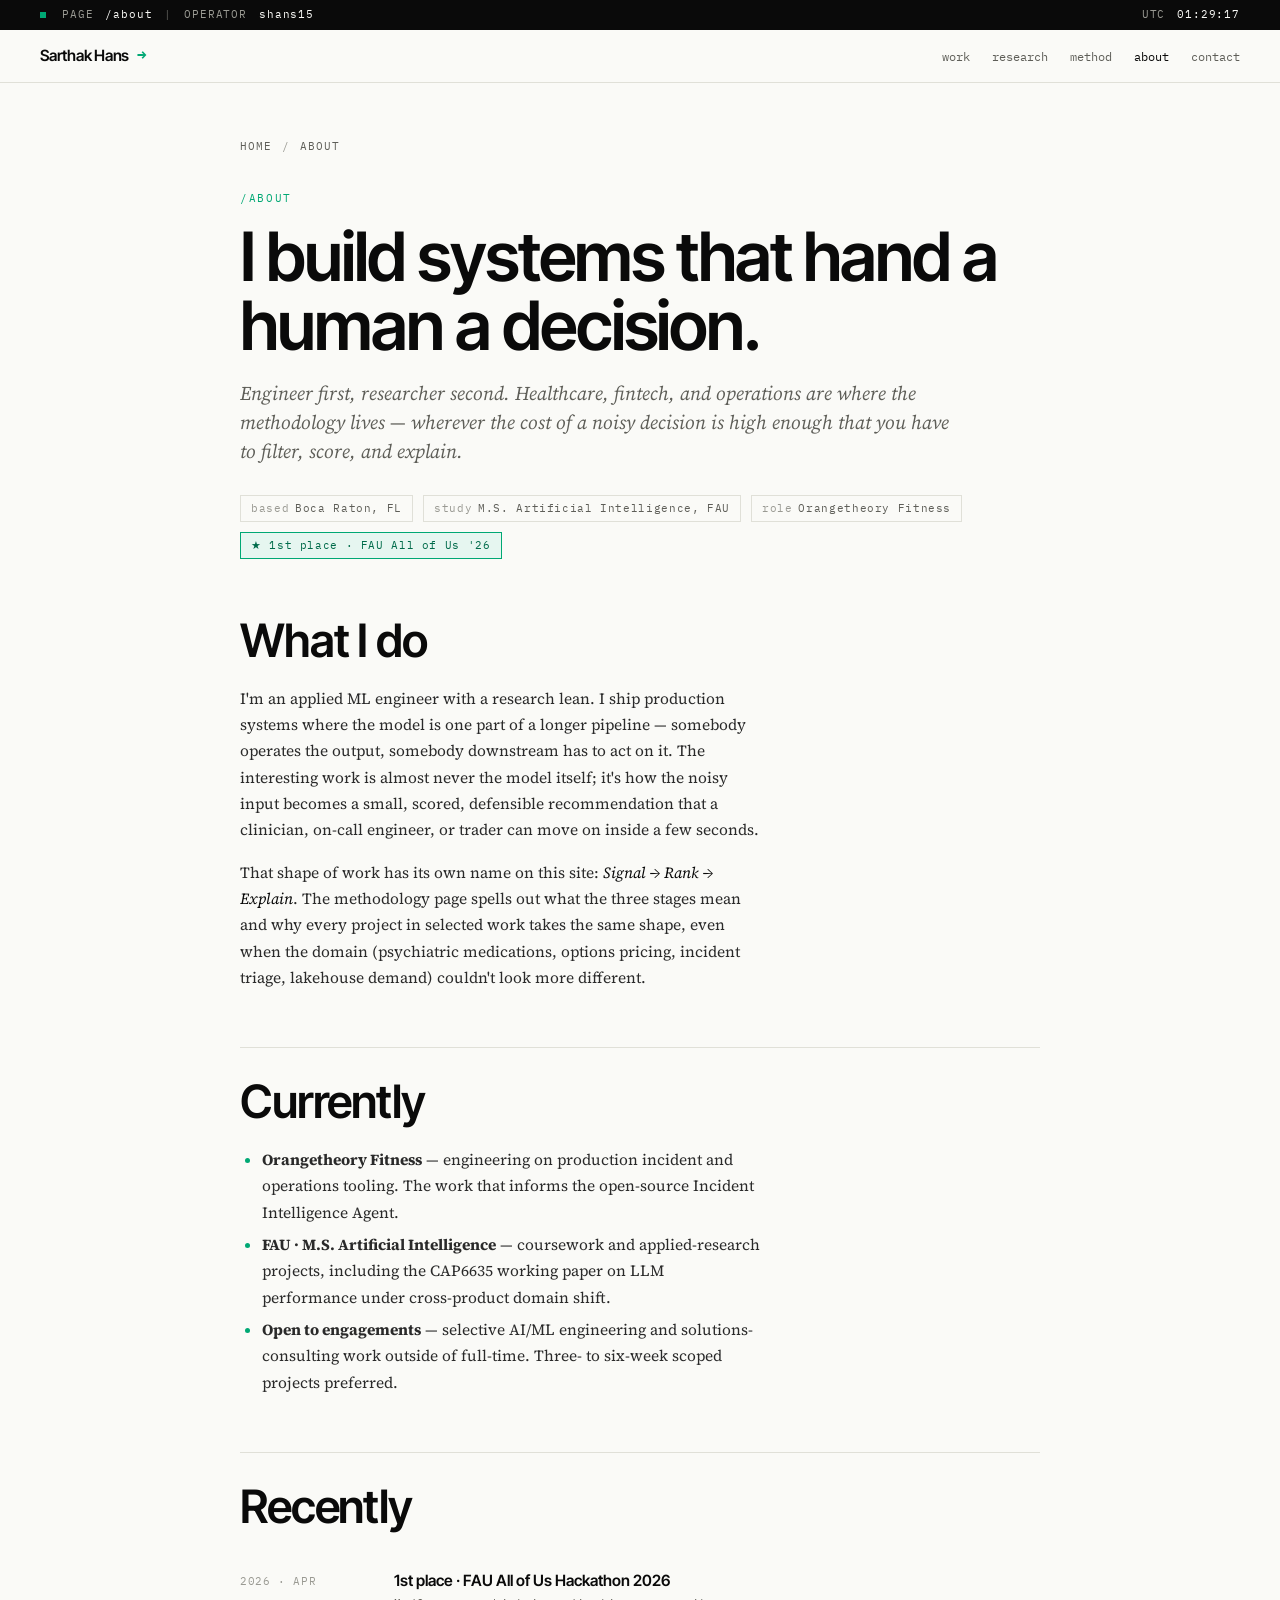
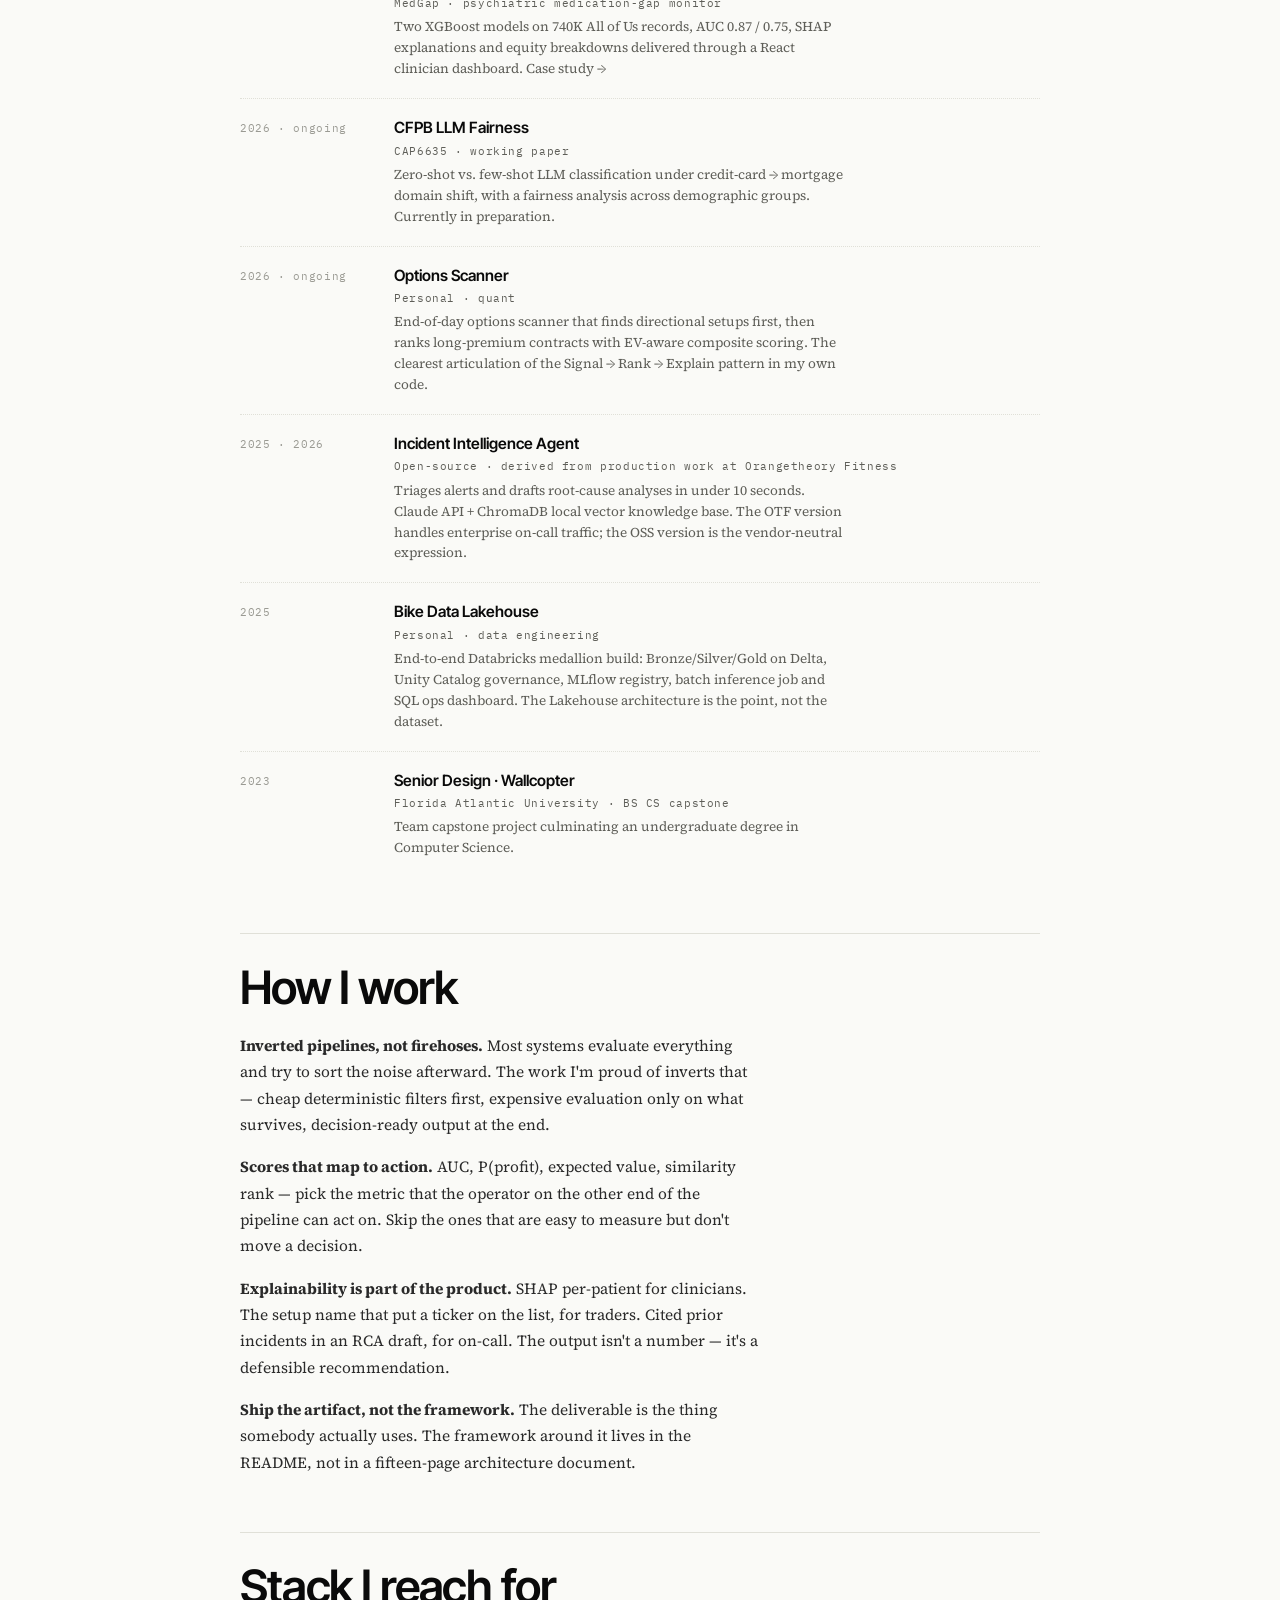
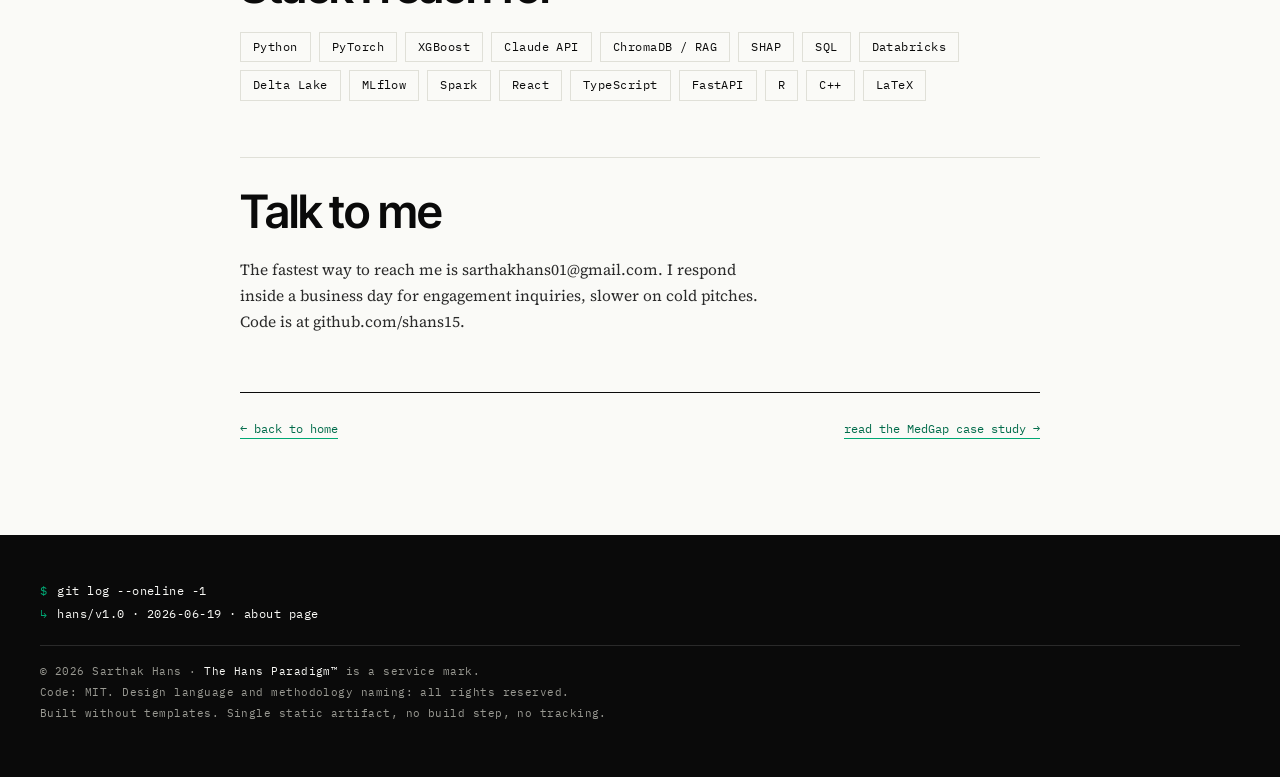
==== commit 87fe1bbc: "Portfolio cleanup: gmail contact, CFPB framed as state-level performance, remove Bike Lakehouse, dro" ====
--- a/about/index.html
+++ b/about/index.html
@@ -11,7 +11,7 @@
   <meta name="viewport" content="width=device-width, initial-scale=1, viewport-fit=cover">
   <meta name="theme-color" content="#0a0a0a">
   <title>About · Sarthak Hans</title>
-  <meta name="description" content="AI/ML engineer and researcher. Builds Signal → Rank → Explain systems. MS CS @ FAU. Currently at Orangetheory Fitness.">
+  <meta name="description" content="AI/ML engineer and researcher. Builds Signal → Rank → Explain systems. M.S. Artificial Intelligence @ FAU. Currently at Orangetheory Fitness.">
   <link rel="preconnect" href="https://fonts.googleapis.com">
   <link rel="preconnect" href="https://fonts.gstatic.com" crossorigin>
   <link href="https://fonts.googleapis.com/css2?family=Inter+Tight:wght@400;500;600;700&family=IBM+Plex+Mono:wght@400;500;600&family=Source+Serif+4:ital,opsz,wght@0,8..60,400;0,8..60,500;1,8..60,400&display=swap" rel="stylesheet">
@@ -89,7 +89,7 @@
     <p class="article-sub">Engineer first, researcher second. Healthcare, fintech, and operations are where the methodology lives — wherever the cost of a noisy decision is high enough that you have to filter, score, and explain.</p>
     <div class="article-meta">
       <span class="am-item"><span class="am-k">based</span><span>Boca Raton, FL</span></span>
-      <span class="am-item"><span class="am-k">study</span><span>MS CS, FAU</span></span>
+      <span class="am-item"><span class="am-k">study</span><span>M.S. Artificial Intelligence, FAU</span></span>
       <span class="am-item"><span class="am-k">role</span><span>Orangetheory Fitness</span></span>
       <span class="am-item award">★ 1st place · FAU All of Us '26</span>
     </div>
@@ -105,7 +105,7 @@
     <h2>Currently</h2>
     <ul>
       <li><b>Orangetheory Fitness</b> — engineering on production incident and operations tooling. The work that informs the open-source <a href="https://github.com/shans15/incident-intelligence-agent">Incident Intelligence Agent</a>.</li>
-      <li><b>FAU · MS CS</b> — coursework and applied-research projects, including the CAP6635 working paper on LLM fairness under cross-product domain shift.</li>
+      <li><b>FAU · M.S. Artificial Intelligence</b> — coursework and applied-research projects, including the CAP6635 working paper on LLM performance under cross-product domain shift.</li>
       <li><b>Open to engagements</b> — selective AI/ML engineering and solutions-consulting work outside of full-time. Three- to six-week scoped projects preferred.</li>
     </ul>
   </section>
@@ -184,7 +184,7 @@
 
   <section class="article-section">
     <h2>Talk to me</h2>
-    <p>The fastest way to reach me is <a href="mailto:sarthakhans@hotmail.com">sarthakhans@hotmail.com</a>. I respond inside a business day for engagement inquiries, slower on cold pitches. Code is at <a href="https://github.com/shans15">github.com/shans15</a>.</p>
+    <p>The fastest way to reach me is <a href="mailto:sarthakhans01@gmail.com">sarthakhans01@gmail.com</a>. I respond inside a business day for engagement inquiries, slower on cold pitches. Code is at <a href="https://github.com/shans15">github.com/shans15</a>.</p>
   </section>
 
   <div class="article-foot">
--- a/styles.css
+++ b/styles.css
@@ -606,6 +606,12 @@
   transition: opacity 0.15s;
 }
 .explain-links a:hover { opacity: 0.7; }
+.explain-note {
+  font-family: var(--mono);
+  font-size: var(--t-sm);
+  color: var(--dim);
+  font-style: italic;
+}
 
 .feat-list {
   font-family: var(--mono);
